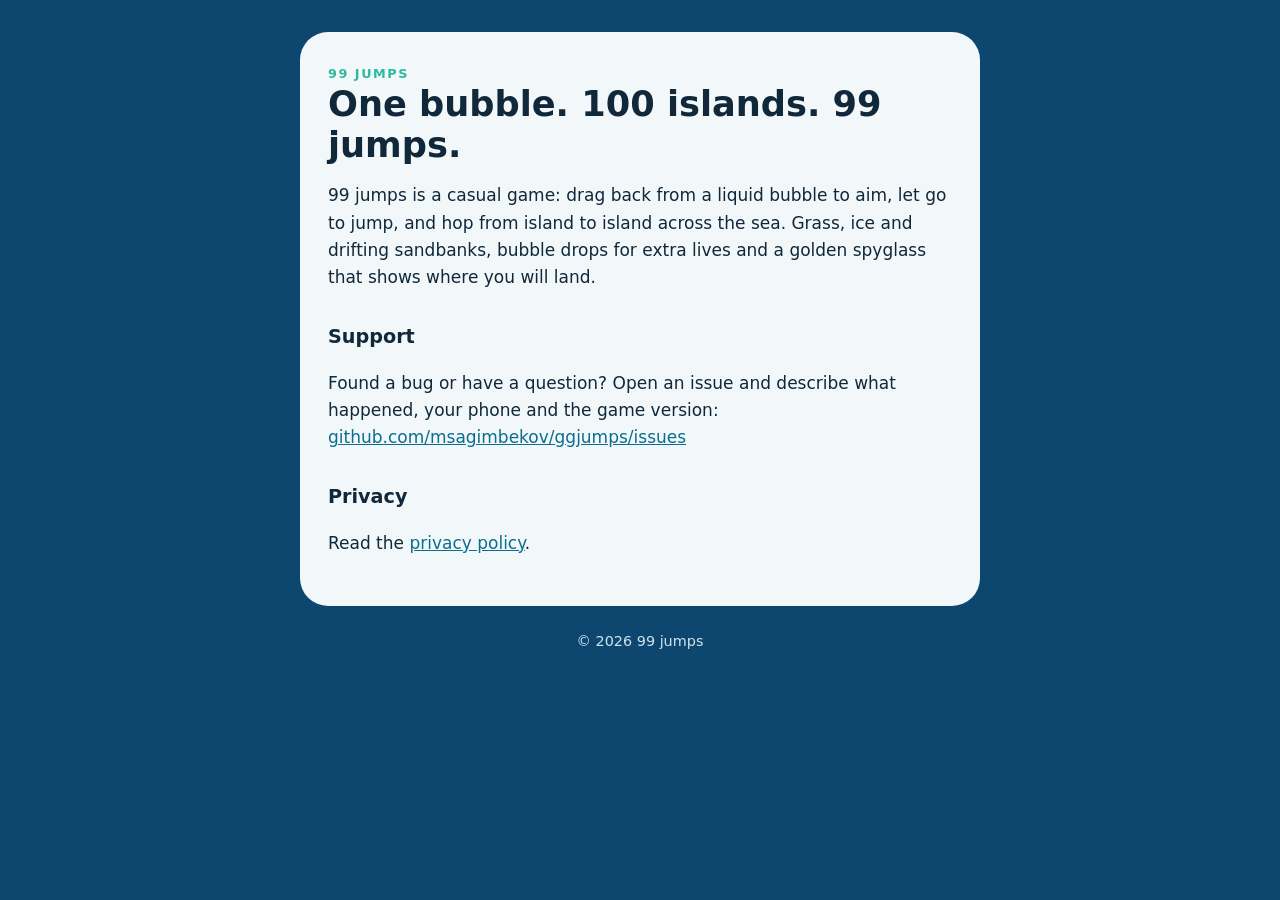
==== index.html @ 89648815 "Support and privacy pages for the store listings Co-Authored-By: Claude Opus 5.5 <noreply@anthropic." ====
<!doctype html>
<html lang="en"><head><meta charset="utf-8"><meta name="viewport" content="width=device-width,initial-scale=1">
<title>99 jumps – Support</title><link rel="stylesheet" href="style.css"></head>
<body><main><div class="card">
<div class="tag">99 jumps</div>
<h1>One bubble. 100 islands. 99 jumps.</h1>
<p>99 jumps is a casual game: drag back from a liquid bubble to aim, let go to jump, and hop from island to island across the sea. Grass, ice and drifting sandbanks, bubble drops for extra lives and a golden spyglass that shows where you will land.</p>
<h2>Support</h2>
<p>Found a bug or have a question? Open an issue and describe what happened, your phone and the game version:
<a href="https://github.com/msagimbekov/ggjumps/issues">github.com/msagimbekov/ggjumps/issues</a></p>
<h2>Privacy</h2>
<p>Read the <a href="privacy.html">privacy policy</a>.</p>
</div>
<footer>© 2026 99 jumps</footer></main></body></html>
---- style.css ----
:root{--bg:#0d476f;--card:#f2f8fa;--ink:#10283a;--mint:#2fb8a0}
*{box-sizing:border-box}
body{margin:0;background:var(--bg);color:var(--ink);font:17px/1.6 system-ui,-apple-system,"Segoe UI",Roboto,sans-serif}
main{max-width:720px;margin:0 auto;padding:32px 20px 64px}
.card{background:var(--card);border-radius:28px;padding:32px 28px}
h1{font-size:2.2rem;line-height:1.15;margin:0 0 .3em}
h2{font-size:1.2rem;margin:1.6em 0 .3em}
a{color:#0b6e8f}
.tag{color:var(--mint);font-weight:700;letter-spacing:.12em;font-size:.8rem;text-transform:uppercase}
footer{color:#cfe3ec;text-align:center;font-size:.9rem;margin-top:24px}
footer a{color:#cfe3ec}
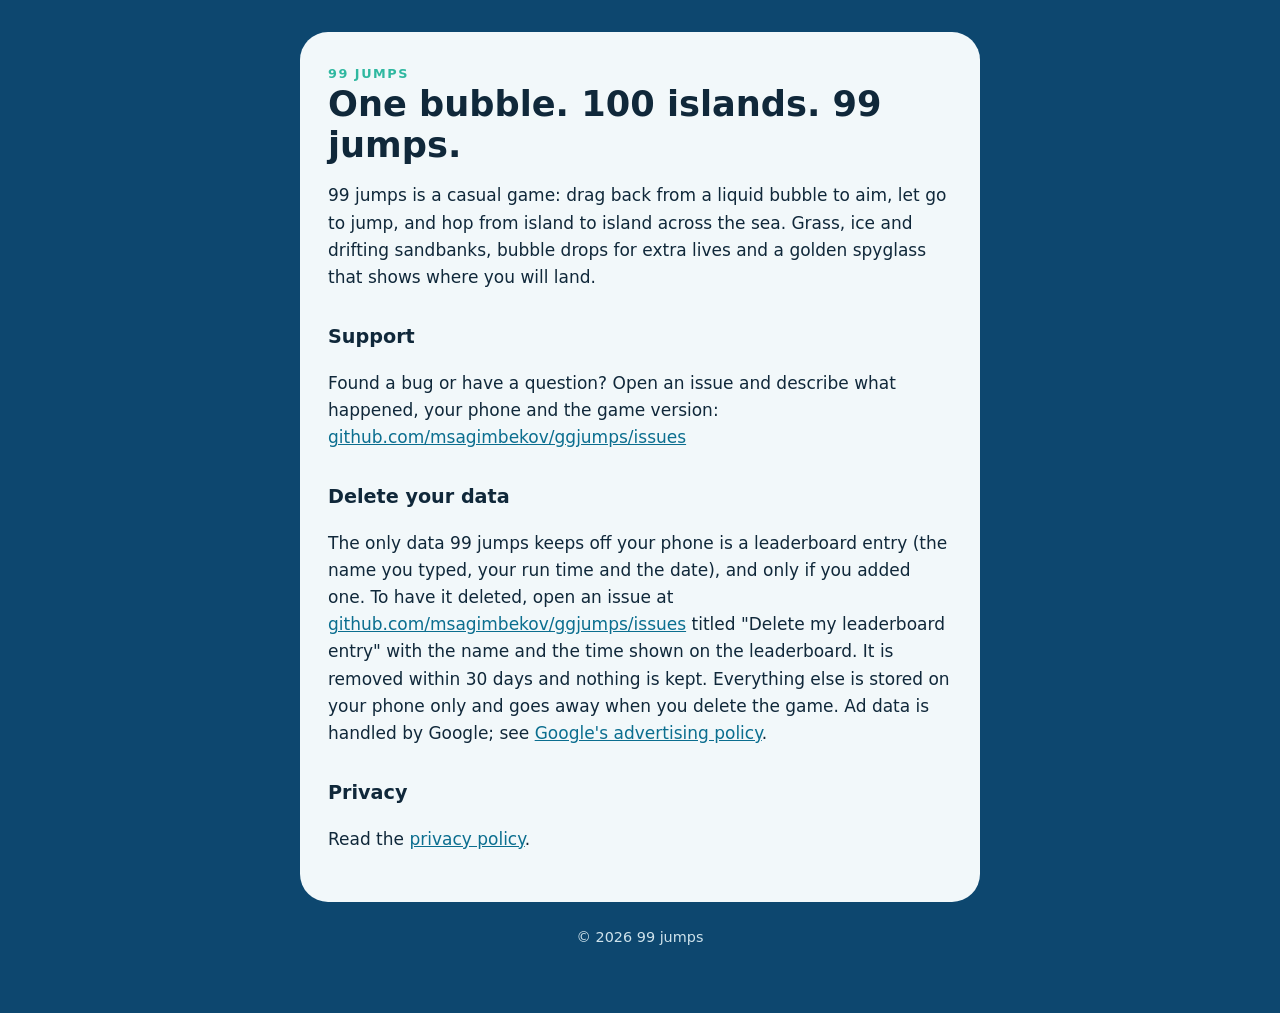
==== commit b2297eaa: "Support page: how to delete your data Co-Authored-By: Claude Opus 5.5 <noreply@anthropic.com>" ====
--- a/index.html
+++ b/index.html
@@ -8,6 +8,8 @@
 <h2>Support</h2>
 <p>Found a bug or have a question? Open an issue and describe what happened, your phone and the game version:
 <a href="https://github.com/msagimbekov/ggjumps/issues">github.com/msagimbekov/ggjumps/issues</a></p>
+<h2 id="delete">Delete your data</h2>
+<p>The only data 99 jumps keeps off your phone is a leaderboard entry (the name you typed, your run time and the date), and only if you added one. To have it deleted, open an issue at <a href="https://github.com/msagimbekov/ggjumps/issues">github.com/msagimbekov/ggjumps/issues</a> titled "Delete my leaderboard entry" with the name and the time shown on the leaderboard. It is removed within 30 days and nothing is kept. Everything else is stored on your phone only and goes away when you delete the game. Ad data is handled by Google; see <a href="https://policies.google.com/technologies/ads">Google's advertising policy</a>.</p>
 <h2>Privacy</h2>
 <p>Read the <a href="privacy.html">privacy policy</a>.</p>
 </div>
